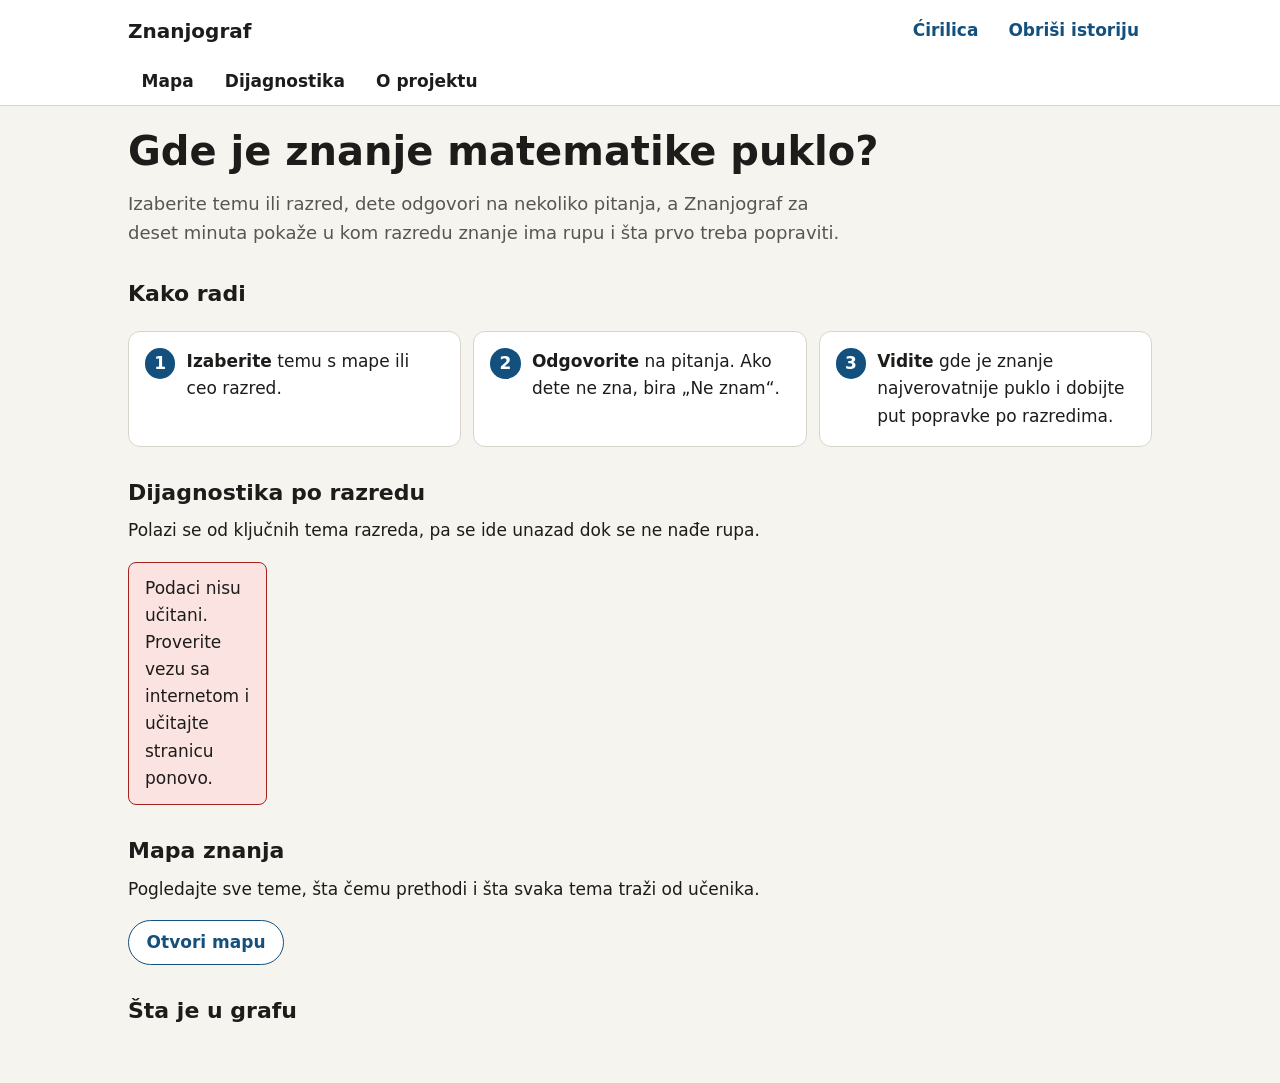
==== site/index.html @ d9390645 "feat(site): stranice, stilovi i moduli interfejsa (rad u toku)" ====
<!doctype html>
<html lang="sr-Latn">
<head>
<meta charset="utf-8">
<meta name="viewport" content="width=device-width, initial-scale=1">
<title>Znanjograf — dijagnostika znanja iz matematike</title>
<link rel="stylesheet" href="css/zg.css">
<script type="module" src="js/pages/home.js"></script>
</head>
<body data-pismo="lat" data-podaci="podaci/" data-page="home">
<a id="zg-skip" class="zg-skip" href="#zg-main"></a>
<header id="zg-header" class="zg-header"></header>
<main id="zg-main" class="zg-main" tabindex="-1"></main>
<noscript><p class="zg-noscript">Znanjograf radi samo sa uključenim JavaScriptom. Uključite ga u pregledaču i ponovo učitajte stranicu.</p></noscript>
</body>
</html>
---- site/css/zg.css ----
/* Znanjograf: one stylesheet for every page.
   ASCII only: the build copies this file into the Cyrillic mirror untouched.
   Every colour is a custom property with a light and a dark value; every control is at
   least 44 px high; nothing is wider than the viewport at 360 px. */

:root {
  color-scheme: light dark;

  --zg-font: system-ui, -apple-system, "Segoe UI", Roboto, "Helvetica Neue", Arial, "Noto Sans", sans-serif;
  --zg-mono: ui-monospace, "SF Mono", Menlo, Consolas, "Liberation Mono", monospace;

  --zg-bg: #f6f4ef;
  --zg-surface: #ffffff;
  --zg-surface-2: #efece5;
  --zg-ink: #1d1c1a;
  --zg-muted: #59564f;
  --zg-line: #d8d4cb;
  --zg-accent: #14507d;
  --zg-on-accent: #ffffff;
  --zg-accent-soft: #e2edf6;
  --zg-ok: #17683f;
  --zg-ok-soft: #dff1e6;
  --zg-bad: #a3241c;
  --zg-bad-soft: #fae3e1;
  --zg-warn: #754f00;
  --zg-warn-soft: #fff0cf;
  --zg-focus: #c2410c;

  --zg-target: 44px;
  --zg-radius: 12px;
  --zg-radius-sm: 8px;
  --zg-shadow: 0 1px 2px rgba(0, 0, 0, 0.05);
  --zg-wrap: 66rem;
}

@media (prefers-color-scheme: dark) {
  :root {
    --zg-bg: #121417;
    --zg-surface: #1b1e23;
    --zg-surface-2: #24282e;
    --zg-ink: #ecebe6;
    --zg-muted: #aba89f;
    --zg-line: #353940;
    --zg-accent: #86c4f5;
    --zg-on-accent: #0a2540;
    --zg-accent-soft: #17304a;
    --zg-ok: #74d6a0;
    --zg-ok-soft: #15301f;
    --zg-bad: #ff9389;
    --zg-bad-soft: #3c1b18;
    --zg-warn: #f5c451;
    --zg-warn-soft: #3b2d0d;
    --zg-focus: #ffb020;
    --zg-shadow: none;
  }
}

/* ----- base ------------------------------------------------------------------------- */

*,
*::before,
*::after {
  box-sizing: border-box;
}

html {
  -webkit-text-size-adjust: 100%;
  text-size-adjust: 100%;
}

body {
  margin: 0;
  font-family: var(--zg-font);
  font-size: 1.0625rem;
  line-height: 1.6;
  background: var(--zg-bg);
  color: var(--zg-ink);
}

h1,
h2,
h3,
h4 {
  margin: 0 0 0.5em;
  line-height: 1.25;
}

p,
ul,
ol,
dl {
  margin: 0 0 1em;
}

ul,
ol {
  padding-left: 1.5em;
}

a {
  color: var(--zg-accent);
  text-decoration-thickness: 0.08em;
  text-underline-offset: 0.18em;
}

a:hover {
  text-decoration-thickness: 0.14em;
}

button,
input,
select {
  font: inherit;
  color: inherit;
}

img,
svg {
  max-width: 100%;
}

:focus-visible {
  outline: 3px solid var(--zg-focus);
  outline-offset: 2px;
}

:focus:not(:focus-visible) {
  outline: none;
}

/* A heading or the main landmark that only receives the focus programmatically. */
[tabindex="-1"]:focus {
  outline: none;
}

.katex {
  font-size: 1.08em;
}

.zg-tex-raw {
  font-family: var(--zg-mono);
  font-size: 0.95em;
  padding: 0 0.3em;
  border-radius: 4px;
  background: var(--zg-surface-2);
}

.zg-visually-hidden {
  position: absolute !important;
  width: 1px;
  height: 1px;
  margin: -1px;
  padding: 0;
  overflow: hidden;
  clip: rect(0 0 0 0);
  clip-path: inset(50%);
  white-space: nowrap;
  border: 0;
}

.zg-noscript {
  margin: 1rem;
  padding: 1rem;
  border: 1px solid var(--zg-warn);
  border-radius: var(--zg-radius);
  background: var(--zg-warn-soft);
}

/* ----- layout ------------------------------------------------------------------------ */

.zg-main {
  padding: 1.25rem 0 3rem;
}

.zg-wrap {
  max-width: var(--zg-wrap);
  margin-inline: auto;
  padding-inline: 1rem;
}

.zg-narrow {
  max-width: 46rem;
}

.zg-title {
  font-size: clamp(1.75rem, 1.2rem + 2.6vw, 2.5rem);
  margin-bottom: 0.35em;
  overflow-wrap: anywhere;
}

.zg-subtitle {
  font-size: 1.375rem;
}

.zg-lead {
  max-width: 46rem;
  font-size: 1.125rem;
  color: var(--zg-muted);
}

.zg-muted {
  color: var(--zg-muted);
}

.zg-eyebrow {
  margin-bottom: 0.25rem;
  font-size: 0.875rem;
  font-weight: 600;
  letter-spacing: 0.04em;
  text-transform: uppercase;
  color: var(--zg-accent);
}

.zg-card {
  padding: 1.25rem;
  border: 1px solid var(--zg-line);
  border-radius: var(--zg-radius);
  background: var(--zg-surface);
  box-shadow: var(--zg-shadow);
}

.zg-section {
  margin-top: 2rem;
}

.zg-stack > * + * {
  margin-top: 1rem;
}

.zg-actions {
  display: flex;
  flex-wrap: wrap;
  gap: 0.5rem;
  margin-top: 1.25rem;
}

.zg-note {
  padding: 0.75rem 1rem;
  border: 1px solid var(--zg-line);
  border-radius: var(--zg-radius-sm);
  background: var(--zg-surface-2);
}

.zg-note-bad {
  border-color: var(--zg-bad);
  background: var(--zg-bad-soft);
}

.zg-note-warn {
  border-color: var(--zg-warn);
  background: var(--zg-warn-soft);
}

.zg-note-ok {
  border-color: var(--zg-ok);
  background: var(--zg-ok-soft);
}

.zg-badge {
  display: inline-flex;
  align-items: center;
  gap: 0.3rem;
  padding: 0.05rem 0.6rem;
  border: 1px solid var(--zg-line);
  border-radius: 999px;
  font-size: 0.8125rem;
  font-weight: 600;
  line-height: 1.6;
  color: var(--zg-muted);
  background: var(--zg-surface-2);
}

.zg-badge-ok {
  border-color: transparent;
  color: var(--zg-ok);
  background: var(--zg-ok-soft);
}

.zg-badge-bad {
  border-color: transparent;
  color: var(--zg-bad);
  background: var(--zg-bad-soft);
}

.zg-badge-warn {
  border-color: transparent;
  color: var(--zg-warn);
  background: var(--zg-warn-soft);
}

/* ----- header ------------------------------------------------------------------------ */

.zg-skip {
  position: absolute;
  top: -100px;
  left: 0.75rem;
  z-index: 10;
  display: inline-flex;
  align-items: center;
  min-height: var(--zg-target);
  padding: 0.5rem 1rem;
  border: 2px solid var(--zg-focus);
  border-radius: var(--zg-radius-sm);
  background: var(--zg-surface);
  color: var(--zg-accent);
}

.zg-skip:focus {
  top: 0.75rem;
}

.zg-header {
  border-bottom: 1px solid var(--zg-line);
  background: var(--zg-surface);
}

.zg-header-row {
  display: flex;
  flex-wrap: wrap;
  align-items: center;
  justify-content: space-between;
  gap: 0.25rem 1rem;
  padding-block: 0.5rem;
}

.zg-brand {
  display: inline-flex;
  align-items: center;
  min-height: var(--zg-target);
  font-size: 1.25rem;
  font-weight: 700;
  color: var(--zg-ink);
  text-decoration: none;
}

.zg-tools {
  display: flex;
  flex-wrap: wrap;
  gap: 0.25rem;
  margin-left: auto;
}

.zg-nav-row {
  display: flex;
  flex-wrap: wrap;
  gap: 0 0.25rem;
}

.zg-nav a {
  display: inline-flex;
  align-items: center;
  min-height: var(--zg-target);
  padding: 0 0.85rem;
  border-bottom: 3px solid transparent;
  font-weight: 600;
  color: var(--zg-ink);
  text-decoration: none;
}

.zg-nav a:hover,
.zg-nav a[aria-current="page"] {
  border-bottom-color: var(--zg-accent);
  color: var(--zg-accent);
}

/* ----- buttons and forms ------------------------------------------------------------- */

.zg-btn {
  display: inline-flex;
  align-items: center;
  justify-content: center;
  gap: 0.5rem;
  min-height: var(--zg-target);
  padding: 0.5rem 1.1rem;
  border: 1px solid transparent;
  border-radius: 999px;
  font-weight: 600;
  text-align: center;
  text-decoration: none;
  cursor: pointer;
  background: var(--zg-surface-2);
  color: var(--zg-ink);
}

.zg-btn:hover {
  text-decoration: underline;
  text-decoration-thickness: 0.08em;
  text-underline-offset: 0.18em;
}

.zg-btn-primary {
  background: var(--zg-accent);
  color: var(--zg-on-accent);
}

.zg-btn-secondary {
  border-color: var(--zg-accent);
  background: var(--zg-surface);
  color: var(--zg-accent);
}

.zg-btn-quiet {
  padding-inline: 0.75rem;
  background: transparent;
  color: var(--zg-accent);
}

.zg-btn:disabled {
  opacity: 0.55;
  cursor: not-allowed;
  text-decoration: none;
}

.zg-fieldset {
  min-width: 0;
  margin: 0 0 1rem;
  padding: 1rem;
  border: 1px solid var(--zg-line);
  border-radius: var(--zg-radius);
}

.zg-fieldset > legend {
  padding-inline: 0.35rem;
  font-weight: 700;
}

.zg-field {
  display: grid;
  gap: 0.3rem;
  margin-bottom: 1rem;
}

.zg-field > label,
.zg-label {
  font-weight: 600;
}

.zg-input,
.zg-select {
  width: 100%;
  min-height: var(--zg-target);
  padding: 0.5rem 0.75rem;
  border: 1px solid var(--zg-line);
  border-radius: var(--zg-radius-sm);
  background: var(--zg-surface);
  color: var(--zg-ink);
}

.zg-input::placeholder {
  color: var(--zg-muted);
  opacity: 1;
}

.zg-invalid {
  border-color: var(--zg-bad);
}

.zg-hint {
  margin: 0;
  font-size: 0.9375rem;
  color: var(--zg-muted);
}

.zg-radio {
  display: flex;
  align-items: flex-start;
  gap: 0.75rem;
  min-height: var(--zg-target);
  margin-bottom: 0.5rem;
  padding: 0.6rem 0.75rem;
  border: 1px solid var(--zg-line);
  border-radius: var(--zg-radius-sm);
  background: var(--zg-surface);
  cursor: pointer;
}

.zg-radio:has(input:checked) {
  border-color: var(--zg-accent);
  background: var(--zg-accent-soft);
}

.zg-radio input {
  flex: none;
  width: 1.15rem;
  height: 1.15rem;
  margin: 0.3rem 0 0;
}

.zg-radio-text {
  display: grid;
  gap: 0.1rem;
}

/* ----- home -------------------------------------------------------------------------- */

.zg-steps {
  display: grid;
  grid-template-columns: repeat(auto-fit, minmax(min(100%, 15rem), 1fr));
  gap: 0.75rem;
  margin: 1.5rem 0 0;
  padding: 0;
  list-style: none;
  counter-reset: step;
}

.zg-steps > li {
  position: relative;
  padding: 1rem 1rem 1rem 3.6rem;
  border: 1px solid var(--zg-line);
  border-radius: var(--zg-radius);
  background: var(--zg-surface);
  counter-increment: step;
}

.zg-steps > li::before {
  content: counter(step);
  position: absolute;
  top: 1rem;
  left: 1rem;
  display: grid;
  place-items: center;
  width: 1.9rem;
  height: 1.9rem;
  border-radius: 50%;
  font-weight: 700;
  background: var(--zg-accent);
  color: var(--zg-on-accent);
}

.zg-steps p {
  margin: 0;
}

.zg-grades {
  display: grid;
  grid-template-columns: repeat(auto-fill, minmax(min(100%, 8.5rem), 1fr));
  gap: 0.5rem;
  margin: 0;
  padding: 0;
  list-style: none;
}

.zg-grades a {
  display: flex;
  align-items: center;
  justify-content: center;
  min-height: var(--zg-target);
  padding: 0.4rem 0.75rem;
  border: 1px solid var(--zg-line);
  border-radius: var(--zg-radius);
  font-weight: 600;
  color: var(--zg-ink);
  text-decoration: none;
  background: var(--zg-surface);
}

.zg-grades a:hover {
  border-color: var(--zg-accent);
  color: var(--zg-accent);
}

.zg-stats {
  display: grid;
  grid-template-columns: repeat(2, 1fr);
  gap: 0.6rem;
  margin: 0;
}

.zg-stats > div {
  padding: 0.75rem 1rem;
  border: 1px solid var(--zg-line);
  border-radius: var(--zg-radius);
  background: var(--zg-surface);
}

.zg-stats dt {
  font-size: 0.9375rem;
  color: var(--zg-muted);
}

.zg-stats dd {
  margin: 0;
  font-size: 2rem;
  font-weight: 700;
  line-height: 1.2;
  font-variant-numeric: tabular-nums;
}

/* ----- map --------------------------------------------------------------------------- */

.zg-toolbar {
  display: grid;
  gap: 0.25rem;
  margin: 1rem 0 1.25rem;
}

.zg-map-layout {
  display: grid;
  gap: 1rem;
  align-items: start;
}

.zg-map-list,
.zg-map-detail {
  min-width: 0;
  border: 1px solid var(--zg-line);
  border-radius: var(--zg-radius);
  background: var(--zg-surface);
}

.zg-map-list {
  padding: 0.5rem;
}

.zg-map-detail {
  padding: 1.25rem;
}

.zg-group > summary {
  display: flex;
  align-items: center;
  gap: 0.35rem;
  min-height: var(--zg-target);
  padding: 0.35rem 0.6rem;
  border-radius: var(--zg-radius-sm);
  font-weight: 700;
  list-style: none;
  cursor: pointer;
}

.zg-group > summary::-webkit-details-marker {
  display: none;
}

.zg-group > summary::before {
  content: "";
  flex: none;
  width: 0.55rem;
  height: 0.55rem;
  margin: 0 0.35rem 0 0.15rem;
  border-right: 2px solid currentColor;
  border-bottom: 2px solid currentColor;
  transform: rotate(-45deg);
}

.zg-group[open] > summary::before {
  transform: rotate(45deg);
}

.zg-group-inner > summary {
  padding-left: 1.6rem;
  font-weight: 600;
  color: var(--zg-muted);
}

.zg-group ul {
  margin: 0 0 0.35rem;
  padding: 0;
  list-style: none;
}

.zg-group a {
  display: flex;
  align-items: center;
  gap: 0.5rem;
  min-height: var(--zg-target);
  padding: 0.35rem 0.75rem;
  border-radius: var(--zg-radius-sm);
  color: var(--zg-ink);
  text-decoration: none;
  overflow-wrap: anywhere;
}

.zg-group a:hover {
  background: var(--zg-surface-2);
}

.zg-group a[aria-current="true"] {
  font-weight: 600;
  color: var(--zg-accent);
  background: var(--zg-accent-soft);
}

.zg-graph {
  margin: 1rem 0;
  padding: 0.5rem;
  border: 1px solid var(--zg-line);
  border-radius: var(--zg-radius-sm);
  background: var(--zg-bg);
  overflow-x: auto;
}

.zg-graph svg {
  display: block;
  min-width: 28rem;
  max-width: none;
}

.zg-props {
  margin: 0;
}

.zg-props dt {
  margin-top: 0.9rem;
  font-weight: 600;
}

.zg-props dd {
  margin: 0.15rem 0 0;
}

.zg-linklist {
  display: flex;
  flex-wrap: wrap;
  gap: 0.4rem;
  margin: 0;
  padding: 0;
  list-style: none;
}

.zg-topiclink {
  display: inline-flex;
  align-items: center;
  gap: 0.4rem;
  min-height: var(--zg-target);
  padding: 0.2rem 0.7rem;
  border: 1px solid var(--zg-line);
  border-radius: 999px;
  text-decoration: none;
  background: var(--zg-bg);
  overflow-wrap: anywhere;
}

.zg-topiclink:hover {
  border-color: var(--zg-accent);
}

.zg-sample {
  margin: 0;
}

.zg-sample summary {
  min-height: var(--zg-target);
  display: flex;
  align-items: center;
  cursor: pointer;
  font-weight: 600;
}

/* ----- diagnosis: progress and question ---------------------------------------------- */

.zg-progress-track {
  height: 0.6rem;
  overflow: hidden;
  border: 1px solid var(--zg-line);
  border-radius: 999px;
  background: var(--zg-surface-2);
}

.zg-progress-fill {
  display: block;
  height: 100%;
  border-radius: 999px;
  background: var(--zg-accent);
}

.zg-progress-text {
  margin: 0.35rem 0 0;
  font-size: 0.9375rem;
  color: var(--zg-muted);
  font-variant-numeric: tabular-nums;
}

.zg-question {
  margin-top: 1rem;
}

.zg-question .zg-eyebrow {
  overflow-wrap: anywhere;
}

.zg-prompt-text {
  margin: 0;
  font-size: 1.25rem;
  line-height: 1.5;
}

.zg-figure {
  margin: 0 0 1rem;
}

.zg-figure svg {
  display: block;
  padding: 0.5rem;
  border-radius: var(--zg-radius-sm);
  background: #ffffff;
}

.zg-figure figcaption {
  margin-top: 0.4rem;
  font-size: 0.9375rem;
  color: var(--zg-muted);
}

.zg-answer {
  display: grid;
  gap: 0.75rem;
  margin-top: 1.25rem;
}

.zg-answer-line {
  display: flex;
  flex-wrap: wrap;
  align-items: flex-start;
  gap: 0.6rem;
}

.zg-input-lg {
  flex: 1 1 10rem;
  font-size: 1.25rem;
}

.zg-choices {
  display: grid;
  grid-template-columns: repeat(auto-fit, minmax(min(100%, 10rem), 1fr));
  gap: 0.5rem;
  margin: 0;
  padding: 0;
  list-style: none;
}

.zg-choice {
  width: 100%;
  min-height: var(--zg-target);
  padding: 0.6rem 0.9rem;
  border: 1px solid var(--zg-line);
  border-radius: var(--zg-radius-sm);
  text-align: left;
  cursor: pointer;
  background: var(--zg-surface);
  overflow-wrap: anywhere;
}

.zg-choice:hover:not(:disabled) {
  border-color: var(--zg-accent);
}

.zg-choice:disabled {
  color: var(--zg-muted);
  cursor: default;
}

.zg-choice.zg-picked.zg-right {
  border-color: var(--zg-ok);
  color: var(--zg-ink);
  background: var(--zg-ok-soft);
}

.zg-choice.zg-picked.zg-wrong {
  border-color: var(--zg-bad);
  color: var(--zg-ink);
  background: var(--zg-bad-soft);
}

.zg-feedback {
  margin-top: 1rem;
  padding: 1rem 1.1rem;
  border: 1px solid var(--zg-line);
  border-radius: var(--zg-radius);
  background: var(--zg-surface-2);
}

.zg-feedback-ok {
  border-color: var(--zg-ok);
  background: var(--zg-ok-soft);
}

.zg-feedback-bad {
  border-color: var(--zg-bad);
  background: var(--zg-bad-soft);
}

.zg-feedback-verdict {
  margin: 0;
  font-size: 1.125rem;
  font-weight: 700;
}

.zg-explain {
  margin: 0.75rem 0 0;
}

.zg-explain-title {
  margin: 0 0 0.15rem;
  font-size: 0.875rem;
  font-weight: 600;
  letter-spacing: 0.04em;
  text-transform: uppercase;
  color: var(--zg-muted);
}

/* ----- diagnosis: result ------------------------------------------------------------- */

.zg-result {
  display: grid;
  gap: 1rem;
}

.zg-roots {
  display: grid;
  gap: 0.75rem;
  margin: 0;
  padding: 0;
  list-style: none;
}

.zg-root {
  padding: 1rem 1.1rem;
  border: 1px solid var(--zg-bad);
  border-radius: var(--zg-radius);
  background: var(--zg-surface);
}

.zg-root-unconfirmed {
  border-color: var(--zg-warn);
}

.zg-root h3 {
  margin-bottom: 0.35rem;
  overflow-wrap: anywhere;
}

.zg-root-meta {
  display: flex;
  flex-wrap: wrap;
  align-items: center;
  gap: 0.4rem;
}

.zg-missed {
  display: grid;
  gap: 0.5rem;
  margin: 0.75rem 0 0;
  padding: 0;
  list-style: none;
}

.zg-missed li {
  padding-left: 0.75rem;
  border-left: 3px solid var(--zg-line);
}

.zg-missed p {
  margin: 0;
}

.zg-path {
  display: grid;
  gap: 0.75rem;
  margin: 0;
  padding: 0;
  list-style: none;
}

.zg-path h3 {
  margin-bottom: 0.3rem;
  font-size: 1rem;
  color: var(--zg-muted);
}

.zg-path ol {
  display: flex;
  flex-wrap: wrap;
  gap: 0.4rem;
  margin: 0;
  padding: 0;
  list-style: none;
}

.zg-path li {
  display: inline-flex;
  flex-wrap: wrap;
  align-items: center;
  gap: 0.4rem;
}

.zg-counts {
  display: grid;
  grid-template-columns: repeat(2, 1fr);
  gap: 0.6rem;
  margin: 0;
}

.zg-counts > div {
  padding: 0.6rem 0.85rem;
  border: 1px solid var(--zg-line);
  border-radius: var(--zg-radius);
  background: var(--zg-surface);
}

.zg-counts dt {
  font-size: 0.875rem;
  color: var(--zg-muted);
}

.zg-counts dd {
  margin: 0;
  font-size: 1.75rem;
  font-weight: 700;
  font-variant-numeric: tabular-nums;
}

.zg-outcomes {
  display: grid;
  gap: 0.5rem;
  margin: 0;
  padding: 0;
  list-style: none;
}

.zg-outcomes li {
  padding-left: 0.75rem;
  border-left: 3px solid var(--zg-line);
}

.zg-outcomes p {
  margin: 0;
}

.zg-share {
  display: grid;
  gap: 0.4rem;
}

.zg-share input {
  font-family: var(--zg-mono);
  font-size: 0.875rem;
}

/* ----- wider screens ----------------------------------------------------------------- */

@media (min-width: 40rem) {
  .zg-stats {
    grid-template-columns: repeat(4, 1fr);
  }

  .zg-counts {
    grid-template-columns: repeat(5, 1fr);
  }
}

@media (min-width: 48rem) {
  .zg-toolbar {
    grid-template-columns: minmax(12rem, 2fr) minmax(9rem, 1fr) minmax(11rem, 1fr);
    align-items: end;
    gap: 0.75rem;
  }
}

@media (min-width: 64rem) {
  .zg-map-layout {
    grid-template-columns: minmax(16rem, 22rem) 1fr;
  }
}

/* ----- print and motion -------------------------------------------------------------- */

@media print {
  :root {
    color-scheme: light;
    --zg-bg: #ffffff;
    --zg-surface: #ffffff;
    --zg-surface-2: #ffffff;
    --zg-ink: #000000;
    --zg-muted: #333333;
    --zg-line: #999999;
    --zg-accent: #000000;
    --zg-on-accent: #ffffff;
    --zg-accent-soft: #ffffff;
    --zg-ok: #000000;
    --zg-ok-soft: #ffffff;
    --zg-bad: #000000;
    --zg-bad-soft: #ffffff;
    --zg-warn: #000000;
    --zg-warn-soft: #ffffff;
  }

  .zg-header,
  .zg-skip,
  .zg-actions,
  .zg-btn,
  .zg-nav,
  .zg-share,
  #zg-live {
    display: none !important;
  }

  body {
    font-size: 11pt;
  }

  .zg-main {
    padding: 0;
  }

  .zg-wrap {
    max-width: none;
    padding: 0;
  }

  .zg-card,
  .zg-root,
  .zg-counts > div {
    border-color: #999999;
    box-shadow: none;
    break-inside: avoid;
  }

  a {
    color: inherit;
    text-decoration: none;
  }
}

@media (prefers-reduced-motion: reduce) {
  *,
  *::before,
  *::after {
    transition: none !important;
    animation: none !important;
    scroll-behavior: auto !important;
  }
}
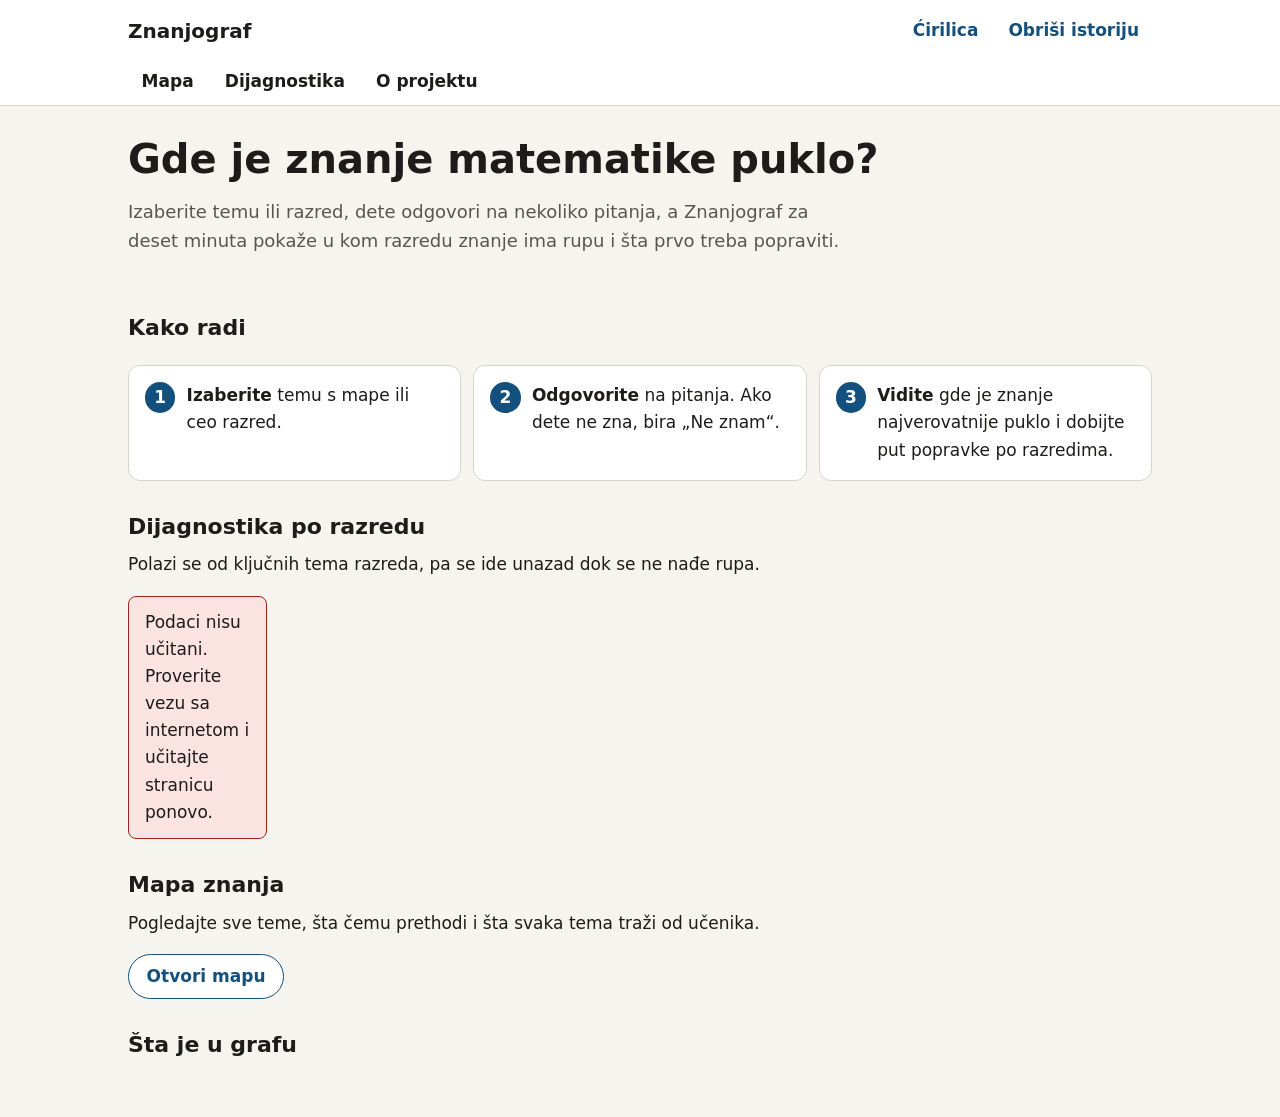
==== commit 173f0912: "feat(site): stranice i interfejs — završni izveštaj zadatka 13 Devet nalaza iz pregleda u pregledaču" ====
--- a/site/index.html
+++ b/site/index.html
@@ -4,13 +4,15 @@
 <meta charset="utf-8">
 <meta name="viewport" content="width=device-width, initial-scale=1">
 <title>Znanjograf — dijagnostika znanja iz matematike</title>
+<link rel="icon" type="image/svg+xml" href="data:image/svg+xml,%3Csvg%20xmlns='http://www.w3.org/2000/svg'%20viewBox='0%200%2032%2032'%3E%3Crect%20width='32'%20height='32'%20rx='7'%20fill='%2314507d'/%3E%3Cpath%20d='M9%2023%2016%209l7%2014'%20fill='none'%20stroke='%23fff'%20stroke-width='2.5'%20stroke-linecap='round'%20stroke-linejoin='round'/%3E%3Cg%20fill='%23fff'%3E%3Ccircle%20cx='9'%20cy='23'%20r='3.4'/%3E%3Ccircle%20cx='16'%20cy='9'%20r='3.4'/%3E%3Ccircle%20cx='23'%20cy='23'%20r='3.4'/%3E%3C/g%3E%3C/svg%3E">
 <link rel="stylesheet" href="css/zg.css">
 <script type="module" src="js/pages/home.js"></script>
 </head>
 <body data-pismo="lat" data-podaci="podaci/" data-page="home">
 <a id="zg-skip" class="zg-skip" href="#zg-main"></a>
 <header id="zg-header" class="zg-header"></header>
-<main id="zg-main" class="zg-main" tabindex="-1"></main>
+<main id="zg-main" class="zg-main" tabindex="-1"><p class="zg-noscript" id="zg-fallback" hidden>Znanjograf radi samo kad je otvoren sa servera, a ne direktno iz fajla. Ako ste ga otvorili sa sajta, osvežite stranicu.</p></main>
+<script>window.addEventListener("load",function(){var f=document.getElementById("zg-fallback");if(f)f.hidden=false;});</script>
 <noscript><p class="zg-noscript">Znanjograf radi samo sa uključenim JavaScriptom. Uključite ga u pregledaču i ponovo učitajte stranicu.</p></noscript>
 </body>
 </html>
--- a/site/css/zg.css
+++ b/site/css/zg.css
@@ -107,6 +107,13 @@
   text-decoration-thickness: 0.14em;
 }
 
+/* A link inside a sentence keeps its line, but its target grows to the full height. */
+.zg-main p > a:not(.zg-btn):not(.zg-topiclink),
+.zg-main li > a:not(.zg-btn):not(.zg-topiclink) {
+  padding-block: 0.75rem;
+  margin-block: -0.75rem;
+}
+
 button,
 input,
 select {
@@ -128,9 +135,11 @@
   outline: none;
 }
 
-/* A heading or the main landmark that only receives the focus programmatically. */
-[tabindex="-1"]:focus {
-  outline: none;
+/* The heading of a new screen, which only receives the focus: a lighter ring, a little further out. */
+.zg-main [data-zg-focus]:focus-visible {
+  outline: 2px solid var(--zg-focus);
+  outline-offset: 6px;
+  border-radius: 4px;
 }
 
 .katex {
@@ -232,6 +241,20 @@
   flex-wrap: wrap;
   gap: 0.5rem;
   margin-top: 1.25rem;
+}
+
+/* Nothing that is still empty takes room: a note, a hint or a count line that is filled
+   in later shows as nothing until it has something to say. */
+.zg-main p:empty,
+.zg-main dd:empty,
+.zg-main li:empty,
+.zg-main h2:empty,
+.zg-main h3:empty,
+.zg-main h4:empty,
+.zg-note:empty,
+.zg-hint:empty,
+.zg-badge:empty {
+  display: none;
 }
 
 .zg-note {
@@ -455,6 +478,17 @@
   border-color: var(--zg-bad);
 }
 
+.zg-error {
+  margin: 0.35rem 0 0;
+  font-size: 0.9375rem;
+  font-weight: 600;
+  color: var(--zg-bad);
+}
+
+[hidden] {
+  display: none !important;
+}
+
 .zg-hint {
   margin: 0;
   font-size: 0.9375rem;
@@ -681,19 +715,81 @@
   background: var(--zg-accent-soft);
 }
 
-.zg-graph {
-  margin: 1rem 0;
+/* The graph around the selected topic. graph-view.js draws the svg (class zg-graph) with
+   currentColor and the classes below; the colours and the rest live here. */
+.zg-detail-graph {
+  margin: 1.25rem 0;
+}
+
+.zg-graph-box {
+  overflow-x: auto;
   padding: 0.5rem;
   border: 1px solid var(--zg-line);
   border-radius: var(--zg-radius-sm);
   background: var(--zg-bg);
-  overflow-x: auto;
-}
-
-.zg-graph svg {
+}
+
+.zg-graph-box svg.zg-graph {
   display: block;
-  min-width: 28rem;
   max-width: none;
+  font-family: var(--zg-font);
+}
+
+.zg-edge {
+  fill: none;
+  stroke: var(--zg-muted);
+  stroke-width: 1.5;
+}
+
+.zg-node {
+  cursor: pointer;
+}
+
+.zg-node rect {
+  fill: var(--zg-surface);
+  stroke: var(--zg-line);
+  stroke-width: 1.5;
+}
+
+.zg-node text {
+  fill: var(--zg-ink);
+  user-select: none;
+}
+
+.zg-node:hover rect {
+  stroke: var(--zg-accent);
+}
+
+.zg-node:focus {
+  outline: none;
+}
+
+.zg-node:focus-visible rect {
+  stroke: var(--zg-focus);
+  stroke-width: 3;
+}
+
+.zg-node--focus rect {
+  fill: var(--zg-accent-soft);
+  stroke: var(--zg-accent);
+  stroke-width: 3;
+}
+
+.zg-node--mastered rect {
+  stroke: var(--zg-ok);
+}
+
+.zg-node--shaky rect {
+  stroke: var(--zg-warn);
+}
+
+.zg-node--weak rect {
+  fill: var(--zg-bad-soft);
+  stroke: var(--zg-bad);
+}
+
+.zg-node--inferred rect {
+  stroke-dasharray: 4 3;
 }
 
 .zg-props {
@@ -745,6 +841,35 @@
   align-items: center;
   cursor: pointer;
   font-weight: 600;
+}
+
+.zg-sample > div {
+  margin-bottom: 0.5rem;
+}
+
+.zg-scope {
+  margin-top: 1rem;
+}
+
+.zg-scope > summary {
+  min-height: var(--zg-target);
+  display: flex;
+  align-items: center;
+  cursor: pointer;
+  font-weight: 600;
+}
+
+.zg-scope[open] > summary {
+  margin-bottom: 1rem;
+}
+
+.zg-hero {
+  padding-block: 0.5rem;
+}
+
+.zg-section > .zg-actions:last-child,
+.zg-card > .zg-actions:last-child {
+  margin-bottom: 0;
 }
 
 /* ----- diagnosis: progress and question ---------------------------------------------- */
@@ -785,19 +910,19 @@
   line-height: 1.5;
 }
 
-.zg-figure {
+/* The figure figure.js draws carries the class zg-figure on the svg itself. Its strokes
+   are currentColor and its fills use the accent, so it follows the theme as it is. */
+.zg-fig {
   margin: 0 0 1rem;
 }
 
-.zg-figure svg {
+.zg-fig svg.zg-figure {
   display: block;
-  padding: 0.5rem;
-  border-radius: var(--zg-radius-sm);
-  background: #ffffff;
-}
-
-.zg-figure figcaption {
-  margin-top: 0.4rem;
+  height: auto;
+}
+
+.zg-fig-cap {
+  margin: 0.4rem 0 0;
   font-size: 0.9375rem;
   color: var(--zg-muted);
 }
@@ -982,6 +1107,27 @@
   flex-wrap: wrap;
   align-items: center;
   gap: 0.4rem;
+}
+
+.zg-missed .zg-prompt-text {
+  font-size: 1rem;
+}
+
+.zg-missed-wrap {
+  margin-top: 0.75rem;
+}
+
+.zg-missed-wrap > .zg-label {
+  margin-bottom: 0.35rem;
+}
+
+.zg-root-meta + .zg-hint,
+.zg-root h3 {
+  margin-top: 0;
+}
+
+.zg-outcomes .zg-hint {
+  margin-top: 0.1rem;
 }
 
 .zg-counts {
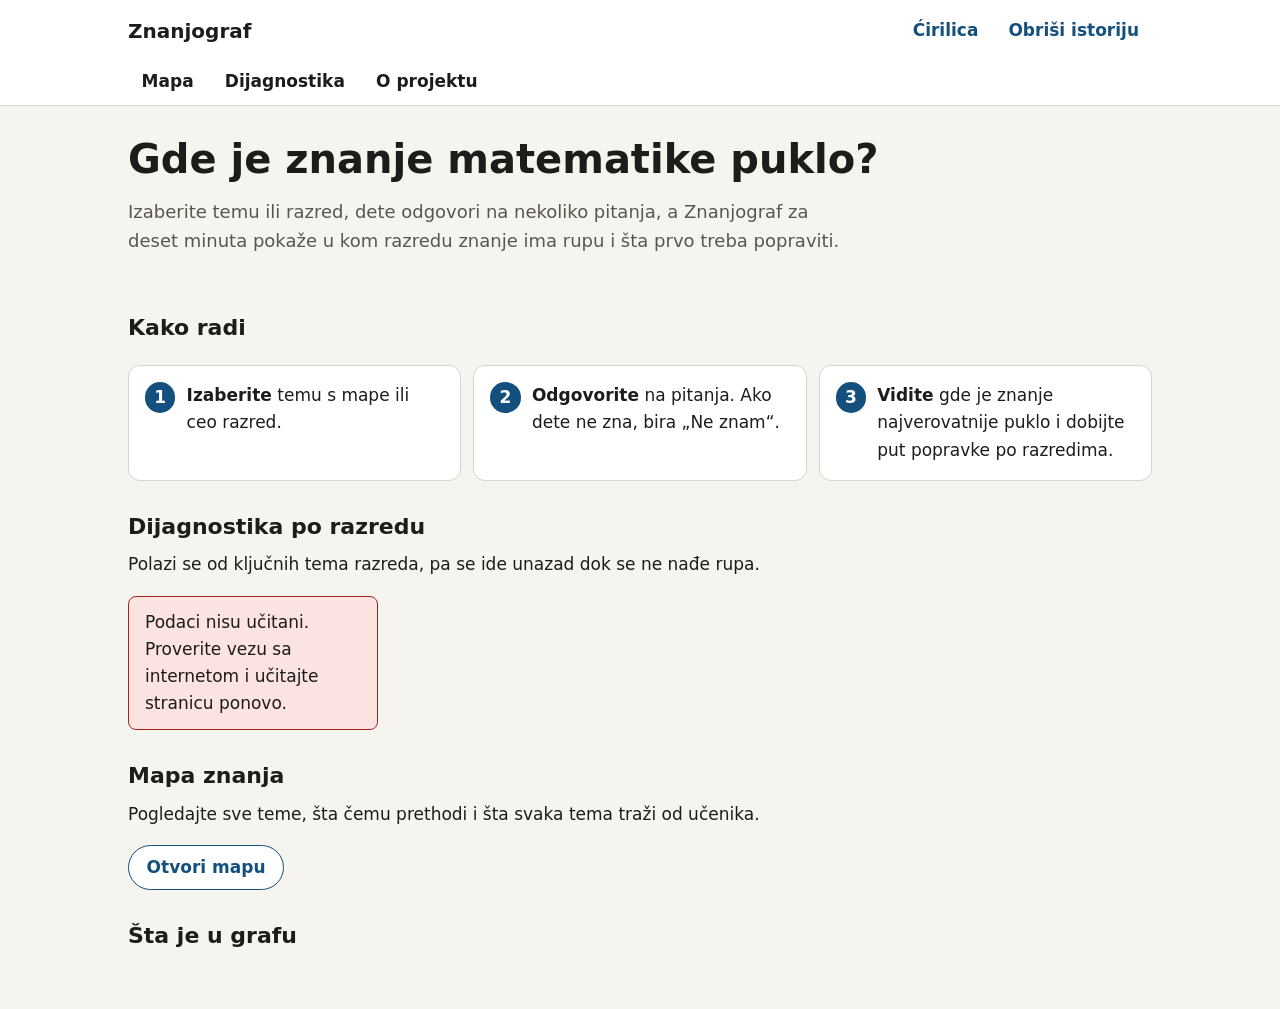
==== commit 4dccbf54: "feat(site): napomena o stanju sadržaja na svakoj stranici Gradnja na mestu oznake <!--zg:draft--> up" ====
--- a/site/index.html
+++ b/site/index.html
@@ -11,6 +11,7 @@
 <body data-pismo="lat" data-podaci="podaci/" data-page="home">
 <a id="zg-skip" class="zg-skip" href="#zg-main"></a>
 <header id="zg-header" class="zg-header"></header>
+<!--zg:draft-->
 <main id="zg-main" class="zg-main" tabindex="-1"><p class="zg-noscript" id="zg-fallback" hidden>Znanjograf radi samo kad je otvoren sa servera, a ne direktno iz fajla. Ako ste ga otvorili sa sajta, osvežite stranicu.</p></main>
 <script>window.addEventListener("load",function(){var f=document.getElementById("zg-fallback");if(f)f.hidden=false;});</script>
 <noscript><p class="zg-noscript">Znanjograf radi samo sa uključenim JavaScriptom. Uključite ga u pregledaču i ponovo učitajte stranicu.</p></noscript>
--- a/site/css/zg.css
+++ b/site/css/zg.css
@@ -109,7 +109,7 @@
 
 /* A link inside a sentence keeps its line, but its target grows to the full height. */
 .zg-main p > a:not(.zg-btn):not(.zg-topiclink),
-.zg-main li > a:not(.zg-btn):not(.zg-topiclink) {
+.zg-main li > a:not(.zg-btn):not(.zg-topiclink):not(.zg-grade) {
   padding-block: 0.75rem;
   margin-block: -0.75rem;
 }
@@ -179,6 +179,11 @@
 
 .zg-main {
   padding: 1.25rem 0 3rem;
+}
+
+/* The notice about unfinished content, between the header and the page. */
+.zg-draft {
+  padding-block: 0.75rem 0;
 }
 
 .zg-wrap {
@@ -567,7 +572,8 @@
 
 .zg-grades {
   display: grid;
-  grid-template-columns: repeat(auto-fill, minmax(min(100%, 8.5rem), 1fr));
+  /* Two rows of four on wider screens (there are eight grades), two columns on a phone. */
+  grid-template-columns: repeat(2, 1fr);
   gap: 0.5rem;
   margin: 0;
   padding: 0;
@@ -1187,6 +1193,10 @@
 
 @media (min-width: 40rem) {
   .zg-stats {
+    grid-template-columns: repeat(4, 1fr);
+  }
+
+  .zg-grades {
     grid-template-columns: repeat(4, 1fr);
   }
 
